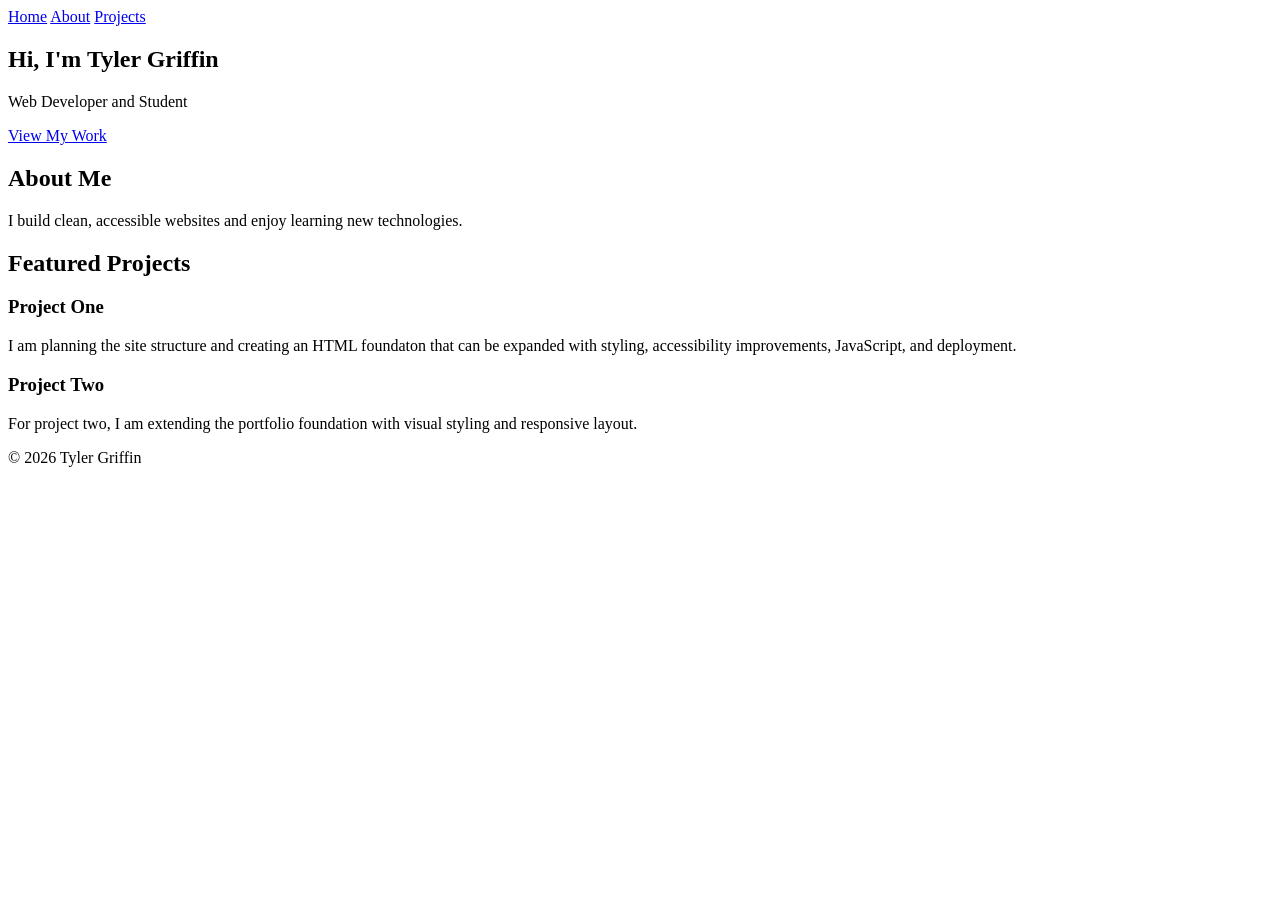
==== index.html @ d4eed5a6 "first commit" ====
<!DOCTYPE html>
<html lang="en">
  <head>
    <meta charset="UTF-8" />
    <meta name="viewport" content="width=device-width, initial-scale=1.0" />
    <title>My Portfolio | Home</title>
  </head>
  <body>
    <header>
      <nav aria-label="Main navigation">
        <a href="index.html">Home</a>
        <a href="about.html">About</a>
        <a href="projects.html">Projects</a>
      </nav>
    </header>

    <main>
      <section>
        <h1>Hi, I'm Tyler Griffin</h1>
        <p>Web Developer and Student</p>
        <a href="projects.html">View My Work</a>
      </section>

      <section>
        <h2>About Me</h2>
        <p>I build clean, accessible websites and enjoy learning new technologies.</p>
      </section>

      <section>
        <h2>Featured Projects</h2>
        <article>
          <h3>Project One</h3>
          <p>I am planning the site structure and creating an HTML foundaton that can be expanded with styling, accessibility improvements, JavaScript, and deployment.</p>
        </article>
        <article>
          <h3>Project Two</h3>
          <p>For project two, I am extending the portfolio foundation with visual styling and responsive layout.</p>
        </article>
      </section>
    </main>

    <footer>
      <p>© 2026 Tyler Griffin</p>
    </footer>
  </body>
</html>
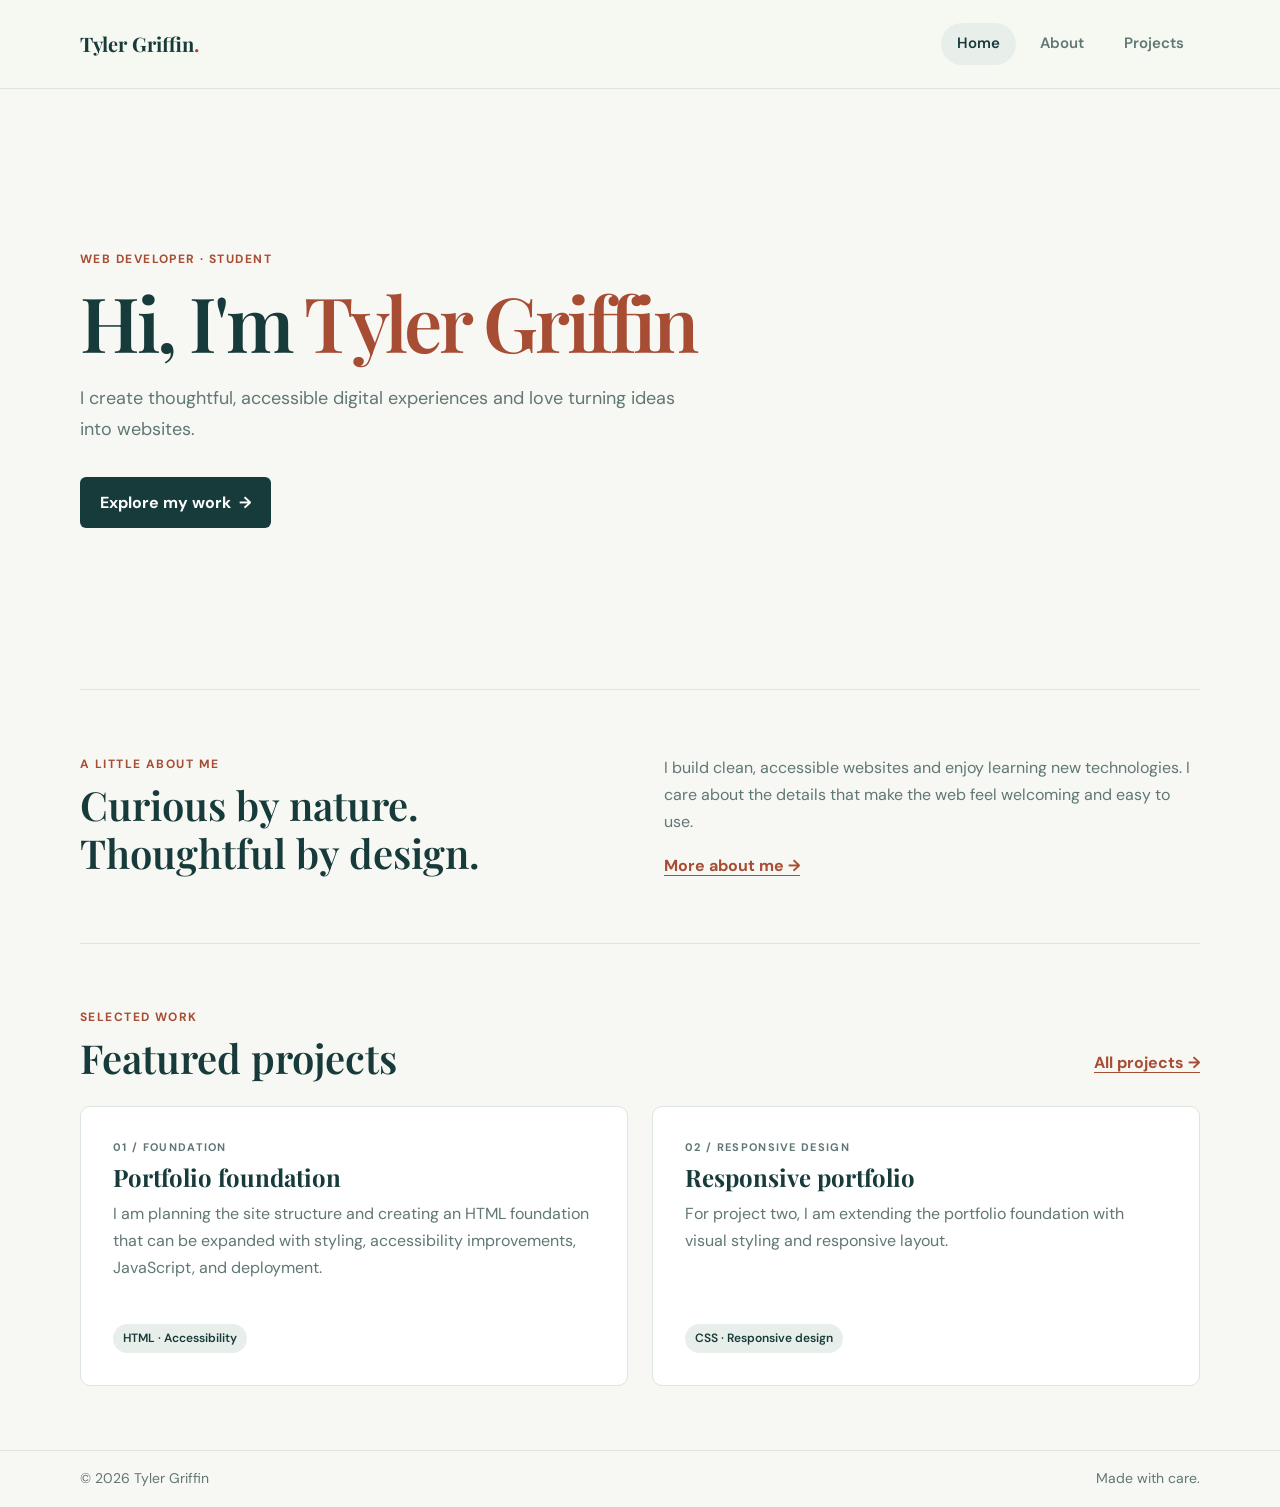
==== commit ae43acfc: "Site Plan & HTML Skeleton" ====
--- a/index.html
+++ b/index.html
@@ -4,43 +4,70 @@
     <meta charset="UTF-8" />
     <meta name="viewport" content="width=device-width, initial-scale=1.0" />
     <title>My Portfolio | Home</title>
+    <meta name="description" content="The portfolio of Tyler Griffin, web developer and student." />
+    <link rel="preconnect" href="https://fonts.googleapis.com" />
+    <link rel="preconnect" href="https://fonts.gstatic.com" crossorigin />
+    <link href="https://fonts.googleapis.com/css2?family=DM+Sans:wght@400;500;600;700&family=Playfair+Display:wght@600;700&display=swap" rel="stylesheet" />
+    <link rel="stylesheet" href="styles.css" />
   </head>
   <body>
-    <header>
-      <nav aria-label="Main navigation">
-        <a href="index.html">Home</a>
+    <header class="site-header">
+      <nav class="site-nav page-width" aria-label="Main navigation">
+      <a class="brand" href="index.html">Tyler Griffin<span>.</span></a>
+      <div class="nav-links">
+        <a href="index.html" aria-current="page">Home</a>
         <a href="about.html">About</a>
         <a href="projects.html">Projects</a>
+      </div>
       </nav>
     </header>
 
-    <main>
-      <section>
-        <h1>Hi, I'm Tyler Griffin</h1>
-        <p>Web Developer and Student</p>
-        <a href="projects.html">View My Work</a>
+    <main id="main-content" class="page-width">
+      <section class="hero">
+      <p class="eyebrow">Web developer · Student</p>
+      <h1>Hi, I'm <span>Tyler Griffin</span></h1>
+      <p class="hero-copy">I create thoughtful, accessible digital experiences and love turning ideas into websites.</p>
+      <a class="button-link" href="projects.html">Explore my work <span aria-hidden="true">→</span></a>
       </section>
 
-      <section>
-        <h2>About Me</h2>
-        <p>I build clean, accessible websites and enjoy learning new technologies.</p>
+      <section class="content-section intro-section">
+      <div>
+        <p class="eyebrow">A little about me</p>
+        <h2>Curious by nature.<br />Thoughtful by design.</h2>
+      </div>
+      <div class="intro-copy">
+        <p>I build clean, accessible websites and enjoy learning new technologies. I care about the details that make the web feel welcoming and easy to use.</p>
+        <a class="text-link" href="about.html">More about me <span aria-hidden="true">→</span></a>
+      </div>
       </section>
 
-      <section>
-        <h2>Featured Projects</h2>
-        <article>
-          <h3>Project One</h3>
-          <p>I am planning the site structure and creating an HTML foundaton that can be expanded with styling, accessibility improvements, JavaScript, and deployment.</p>
+      <section class="content-section">
+      <div class="section-heading">
+        <div>
+          <p class="eyebrow">Selected work</p>
+          <h2>Featured projects</h2>
+        </div>
+        <a class="text-link" href="projects.html">All projects <span aria-hidden="true">→</span></a>
+      </div>
+      <div class="project-grid">
+        <article class="project-card">
+          <p class="project-number">01 / Foundation</p>
+          <h3>Portfolio foundation</h3>
+          <p>I am planning the site structure and creating an HTML foundation that can be expanded with styling, accessibility improvements, JavaScript, and deployment.</p>
+          <span class="project-tag">HTML · Accessibility</span>
         </article>
-        <article>
-          <h3>Project Two</h3>
+        <article class="project-card">
+          <p class="project-number">02 / Responsive design</p>
+          <h3>Responsive portfolio</h3>
           <p>For project two, I am extending the portfolio foundation with visual styling and responsive layout.</p>
+          <span class="project-tag">CSS · Responsive design</span>
         </article>
+      </div>
       </section>
     </main>
 
-    <footer>
-      <p>© 2026 Tyler Griffin</p>
+    <footer class="site-footer">
+      <p class="page-width">© 2026 Tyler Griffin <span>Made with care.</span></p>
     </footer>
   </body>
 </html>
--- a/styles.css
+++ b/styles.css
@@ -0,0 +1,433 @@
+:root {
+  color-scheme: light;
+  --color-ink: #173b3a;
+  --color-muted: #607775;
+  --color-paper: #f7f8f3;
+  --color-surface: #ffffff;
+  --color-accent: #d97757;
+  --color-accent-dark: #a74d34;
+  --color-line: #dce5df;
+  --font-body: "DM Sans", sans-serif;
+  --font-heading: "Playfair Display", Georgia, serif;
+  --space-1: 8px;
+  --space-2: 16px;
+  --space-3: 24px;
+  --space-4: 32px;
+  --space-5: 40px;
+  --space-6: 48px;
+  --space-8: 64px;
+}
+
+* {
+  box-sizing: border-box;
+}
+
+html {
+  scroll-behavior: smooth;
+}
+
+body {
+  min-width: 320px;
+  margin: 0;
+  background: var(--color-paper);
+  color: var(--color-ink);
+  font-family: var(--font-body);
+  font-size: 16px;
+  line-height: 1.7;
+}
+
+a {
+  color: inherit;
+}
+
+a:focus-visible {
+  outline: 3px solid var(--color-accent);
+  outline-offset: 4px;
+}
+
+.page-width {
+  width: min(100% - 32px, 1120px);
+  margin-inline: auto;
+}
+
+.site-header {
+  border-bottom: 1px solid var(--color-line);
+  background: rgb(247 248 243 / 94%);
+}
+
+.site-nav {
+  display: flex;
+  min-height: 72px;
+  align-items: center;
+  justify-content: space-between;
+  gap: var(--space-2);
+}
+
+.brand {
+  font-family: var(--font-heading);
+  font-size: 20px;
+  font-weight: 700;
+  text-decoration: none;
+  white-space: nowrap;
+}
+
+.brand span,
+.hero h1 span,
+.page-heading h1 span {
+  color: var(--color-accent-dark);
+}
+
+.nav-links {
+  display: flex;
+  flex-wrap: wrap;
+  justify-content: flex-end;
+  gap: 4px;
+}
+
+.nav-links a {
+  padding: 8px 12px;
+  border-radius: 999px;
+  color: var(--color-muted);
+  font-size: 14px;
+  font-weight: 600;
+  text-decoration: none;
+}
+
+.nav-links a:hover,
+.nav-links a[aria-current="page"] {
+  background: #e8efeb;
+  color: var(--color-ink);
+}
+
+#main-content {
+  min-height: calc(100vh - 144px);
+}
+
+.hero {
+  display: flex;
+  min-height: 440px;
+  flex-direction: column;
+  align-items: flex-start;
+  justify-content: center;
+  padding-block: var(--space-8);
+}
+
+.eyebrow,
+.project-number {
+  margin: 0 0 var(--space-1);
+  color: var(--color-accent-dark);
+  font-size: 12px;
+  font-weight: 700;
+  letter-spacing: 0.12em;
+  line-height: 1.5;
+  text-transform: uppercase;
+}
+
+h1,
+h2,
+h3,
+p {
+  margin-top: 0;
+}
+
+h1,
+h2,
+h3 {
+  color: var(--color-ink);
+  line-height: 1.2;
+}
+
+h1,
+h2 {
+  font-family: var(--font-heading);
+  font-weight: 600;
+}
+
+.hero h1 {
+  max-width: 760px;
+  margin-bottom: var(--space-2);
+  font-size: clamp(42px, 10vw, 76px);
+  letter-spacing: -0.04em;
+}
+
+.hero-copy,
+.page-lead {
+  max-width: 600px;
+  margin-bottom: var(--space-4);
+  color: var(--color-muted);
+  font-size: 18px;
+}
+
+.button-link {
+  display: inline-flex;
+  min-height: 48px;
+  align-items: center;
+  gap: var(--space-1);
+  padding: 12px 20px;
+  border-radius: 6px;
+  background: var(--color-ink);
+  color: white;
+  font-weight: 700;
+  text-decoration: none;
+  transition: background-color 160ms ease, transform 160ms ease;
+}
+
+.button-link:hover {
+  transform: translateY(-2px);
+  background: #245956;
+}
+
+.content-section {
+  padding-block: var(--space-6);
+}
+
+.intro-section {
+  display: grid;
+  gap: var(--space-3);
+  border-top: 1px solid var(--color-line);
+  border-bottom: 1px solid var(--color-line);
+}
+
+.intro-section h2,
+.section-heading h2,
+.info-card h2 {
+  margin-bottom: 0;
+  font-size: clamp(28px, 6vw, 40px);
+}
+
+.intro-copy {
+  max-width: 560px;
+  color: var(--color-muted);
+}
+
+.intro-copy p {
+  margin-bottom: var(--space-2);
+}
+
+.text-link {
+  color: var(--color-accent-dark);
+  font-weight: 700;
+  text-decoration-thickness: 1px;
+  text-underline-offset: 4px;
+}
+
+.section-heading {
+  display: flex;
+  align-items: flex-end;
+  justify-content: space-between;
+  gap: var(--space-2);
+  margin-bottom: var(--space-3);
+}
+
+.section-heading .text-link {
+  flex-shrink: 0;
+  margin-bottom: 6px;
+}
+
+.project-grid,
+.about-grid {
+  display: grid;
+  grid-template-columns: minmax(0, 1fr);
+  gap: var(--space-2);
+}
+
+.project-card,
+.info-card {
+  min-width: 0;
+  padding: var(--space-3);
+  border: 1px solid var(--color-line);
+  border-radius: 10px;
+  background: var(--color-surface);
+}
+
+.project-card {
+  display: flex;
+  min-height: 240px;
+  flex-direction: column;
+  align-items: flex-start;
+}
+
+.project-number {
+  color: var(--color-muted);
+  font-size: 11px;
+}
+
+.project-card h3 {
+  margin-bottom: var(--space-1);
+  font-family: var(--font-heading);
+  font-size: 24px;
+}
+
+.project-card > p:not(.project-number),
+.info-card > p:not(.eyebrow) {
+  color: var(--color-muted);
+}
+
+.project-tag {
+  margin-top: auto;
+  padding: 4px 10px;
+  border-radius: 999px;
+  background: #e8efeb;
+  color: var(--color-ink);
+  font-size: 12px;
+  font-weight: 600;
+}
+
+.page-heading {
+  max-width: 760px;
+  padding-block: var(--space-8) var(--space-4);
+}
+
+.page-heading h1 {
+  margin-bottom: var(--space-2);
+  font-size: clamp(40px, 9vw, 64px);
+  letter-spacing: -0.04em;
+}
+
+.page-lead {
+  margin-bottom: 0;
+}
+
+.about-grid {
+  padding-bottom: var(--space-8);
+}
+
+.info-card {
+  padding: var(--space-4);
+}
+
+.info-card h2 {
+  margin-bottom: var(--space-2);
+  font-size: 30px;
+}
+
+.info-card > p:last-child {
+  margin-bottom: 0;
+}
+
+.skill-list {
+  display: flex;
+  flex-wrap: wrap;
+  gap: var(--space-1);
+  margin: 0;
+  padding: 0;
+  list-style: none;
+}
+
+.skill-list li {
+  padding: 8px 12px;
+  border: 1px solid var(--color-line);
+  border-radius: 999px;
+  background: var(--color-paper);
+  font-size: 14px;
+  font-weight: 600;
+}
+
+.projects-section {
+  padding-top: 0;
+  padding-bottom: var(--space-8);
+}
+
+.visually-hidden {
+  position: absolute;
+  width: 1px;
+  height: 1px;
+  overflow: hidden;
+  clip: rect(0, 0, 0, 0);
+  white-space: nowrap;
+  clip-path: inset(50%);
+}
+
+.site-footer {
+  border-top: 1px solid var(--color-line);
+  color: var(--color-muted);
+  font-size: 14px;
+}
+
+.site-footer p {
+  display: flex;
+  justify-content: space-between;
+  gap: var(--space-2);
+  margin-bottom: 0;
+  padding-block: var(--space-2);
+}
+
+@media (min-width: 700px) {
+  .page-width {
+    width: min(100% - 64px, 1120px);
+  }
+
+  .site-nav {
+    min-height: 88px;
+  }
+
+  .nav-links {
+    gap: var(--space-1);
+  }
+
+  .nav-links a {
+    padding-inline: var(--space-2);
+    font-size: 15px;
+  }
+
+  .hero {
+    min-height: 520px;
+  }
+
+  .intro-section {
+    grid-template-columns: 1fr 1fr;
+    align-items: center;
+    gap: var(--space-6);
+    padding-block: var(--space-8);
+  }
+
+  .project-grid,
+  .about-grid {
+    grid-template-columns: repeat(2, minmax(0, 1fr));
+    gap: var(--space-3);
+  }
+
+  .project-card {
+    min-height: 280px;
+    padding: var(--space-4);
+  }
+
+  .page-heading {
+    padding-block: 96px var(--space-6);
+  }
+}
+
+@media (min-width: 1100px) {
+  .hero {
+    min-height: 600px;
+  }
+
+  .content-section {
+    padding-block: var(--space-8);
+  }
+
+  .all-projects {
+    grid-template-columns: repeat(3, minmax(0, 1fr));
+  }
+
+  .all-projects .project-card {
+    min-height: 300px;
+  }
+
+  .about-grid {
+    grid-template-columns: 1.2fr 0.8fr;
+    padding-bottom: 96px;
+  }
+}
+
+@media (prefers-reduced-motion: reduce) {
+  html {
+    scroll-behavior: auto;
+  }
+
+  *,
+  *::before,
+  *::after {
+    transition-duration: 0.01ms !important;
+  }
+}
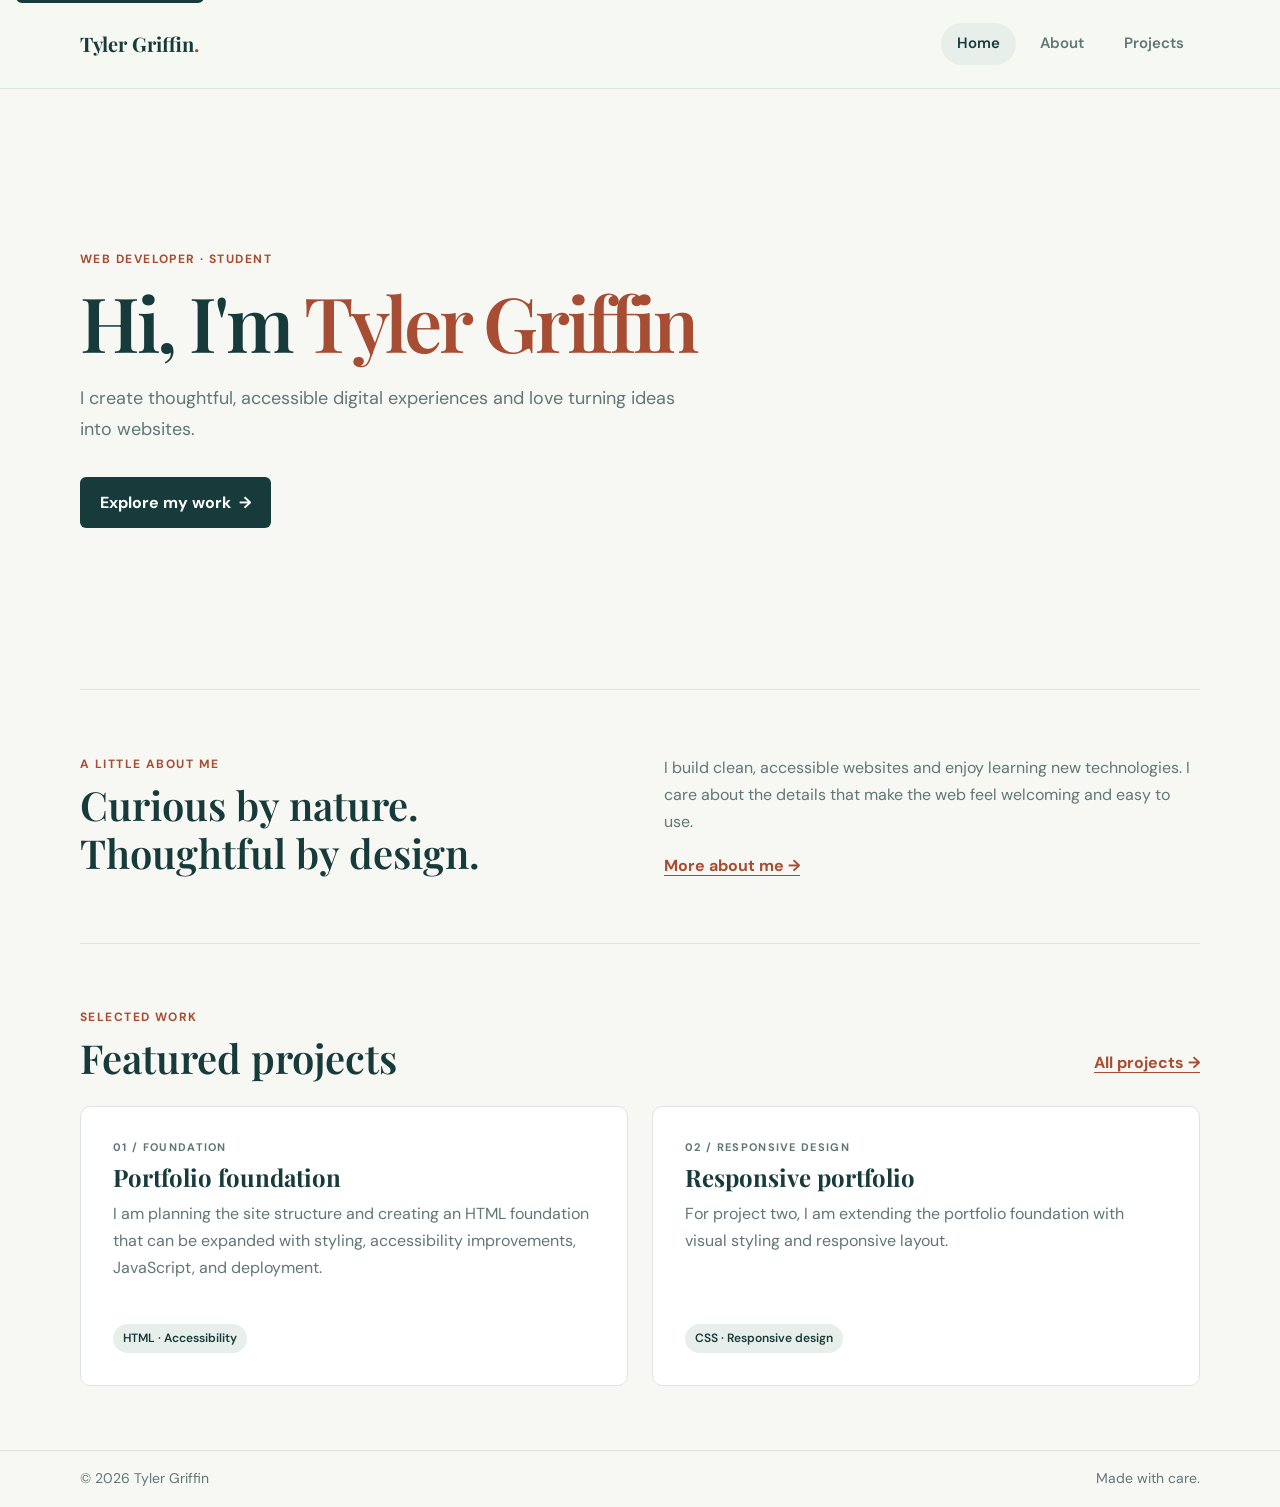
==== commit 26881d7c: "Site Plan & HTML Skeleton" ====
--- a/index.html
+++ b/index.html
@@ -11,14 +11,15 @@
     <link rel="stylesheet" href="styles.css" />
   </head>
   <body>
+    <a class="skip-link" href="#main-content">Skip to main content</a>
     <header class="site-header">
       <nav class="site-nav page-width" aria-label="Main navigation">
-      <a class="brand" href="index.html">Tyler Griffin<span>.</span></a>
-      <div class="nav-links">
-        <a href="index.html" aria-current="page">Home</a>
-        <a href="about.html">About</a>
-        <a href="projects.html">Projects</a>
-      </div>
+        <a class="brand" href="index.html">Tyler Griffin<span>.</span></a>
+        <ul class="nav-links">
+          <li><a href="index.html" aria-current="page">Home</a></li>
+          <li><a href="about.html">About</a></li>
+          <li><a href="projects.html">Projects</a></li>
+        </ul>
       </nav>
     </header>
 
--- a/styles.css
+++ b/styles.css
@@ -77,11 +77,35 @@
   color: var(--color-accent-dark);
 }
 
+.skip-link {
+  position: absolute;
+  left: 16px;
+  top: -40px;
+  z-index: 10;
+  padding: 8px 12px;
+  border-radius: 0 0 6px 6px;
+  background: var(--color-ink);
+  color: #fff;
+  font-weight: 700;
+  text-decoration: none;
+}
+
+.skip-link:focus {
+  top: 0;
+}
+
 .nav-links {
   display: flex;
   flex-wrap: wrap;
   justify-content: flex-end;
   gap: 4px;
+  margin: 0;
+  padding: 0;
+  list-style: none;
+}
+
+.nav-links li {
+  display: flex;
 }
 
 .nav-links a {
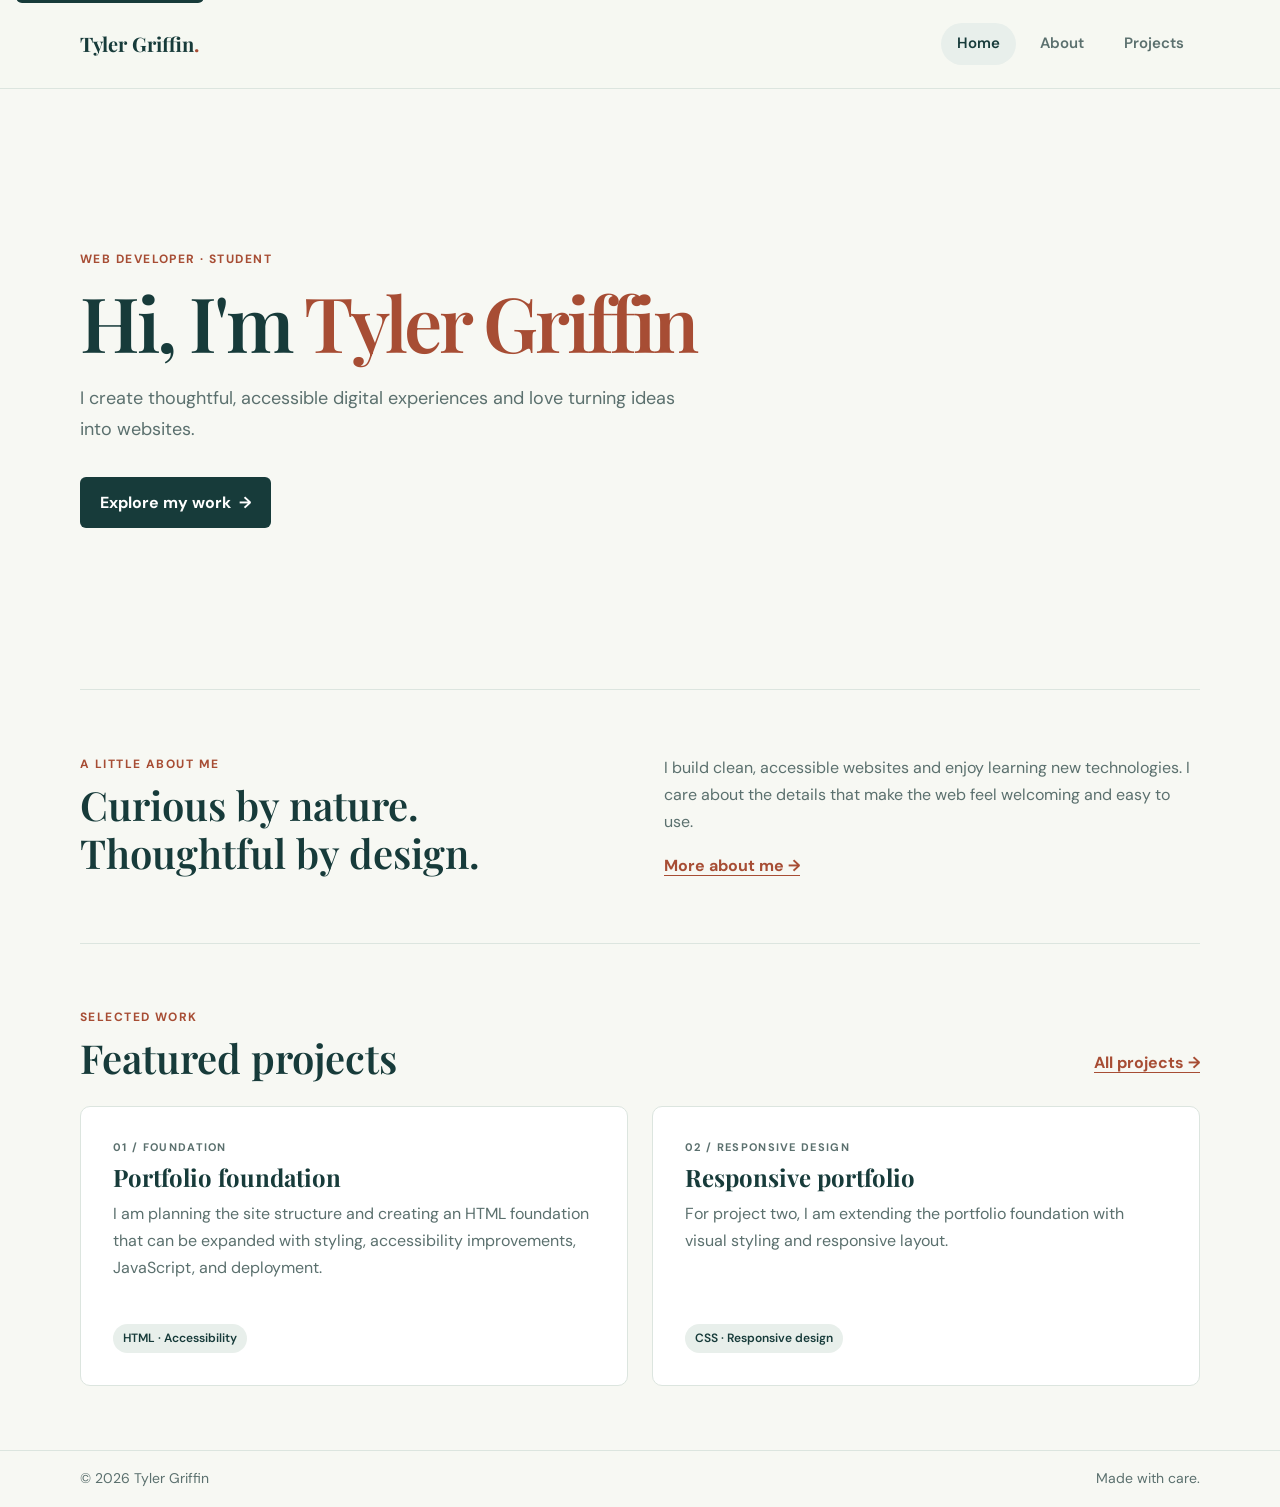
==== commit 2201e339: "Publish accessible portfolio with GitHub Pages Co-authored-by: Copilot <223556219+Copilot@users.nore" ====
--- a/index.html
+++ b/index.html
@@ -14,7 +14,7 @@
     <a class="skip-link" href="#main-content">Skip to main content</a>
     <header class="site-header">
       <nav class="site-nav page-width" aria-label="Main navigation">
-        <a class="brand" href="index.html">Tyler Griffin<span>.</span></a>
+        <a class="brand" href="index.html" aria-label="Tyler Griffin home page">Tyler Griffin<span aria-hidden="true">.</span></a>
         <ul class="nav-links">
           <li><a href="index.html" aria-current="page">Home</a></li>
           <li><a href="about.html">About</a></li>
--- a/styles.css
+++ b/styles.css
@@ -1,11 +1,11 @@
 :root {
   color-scheme: light;
   --color-ink: #173b3a;
-  --color-muted: #607775;
+  --color-muted: #5b706e;
   --color-paper: #f7f8f3;
   --color-surface: #ffffff;
-  --color-accent: #d97757;
   --color-accent-dark: #a74d34;
+  --color-error: #a02c2c;
   --color-line: #dce5df;
   --font-body: "DM Sans", sans-serif;
   --font-heading: "Playfair Display", Georgia, serif;
@@ -41,7 +41,7 @@
 }
 
 a:focus-visible {
-  outline: 3px solid var(--color-accent);
+  outline: 3px solid var(--color-ink);
   outline-offset: 4px;
 }
 
@@ -201,6 +201,13 @@
   background: #245956;
 }
 
+.button-link:focus-visible,
+input:focus-visible,
+textarea:focus-visible {
+  outline: 3px solid var(--color-ink);
+  outline-offset: 3px;
+}
+
 .content-section {
   padding-block: var(--space-6);
 }
@@ -314,6 +321,106 @@
 
 .about-grid {
   padding-bottom: var(--space-8);
+}
+
+.contact-section {
+  display: grid;
+  gap: var(--space-4);
+  padding-block: 0 var(--space-8);
+}
+
+.contact-heading h2 {
+  margin-bottom: var(--space-2);
+  font-size: clamp(28px, 6vw, 40px);
+}
+
+.contact-copy,
+.field-hint {
+  color: var(--color-muted);
+}
+
+.contact-copy {
+  max-width: 560px;
+  margin-bottom: 0;
+}
+
+.contact-form fieldset {
+  display: grid;
+  gap: var(--space-3);
+  min-width: 0;
+  margin: 0;
+  padding: var(--space-3);
+  border: 1px solid var(--color-line);
+  border-radius: 10px;
+  background: var(--color-surface);
+}
+
+.contact-form legend {
+  padding-inline: var(--space-1);
+  color: var(--color-ink);
+  font-weight: 700;
+}
+
+.form-field {
+  display: grid;
+  gap: 6px;
+}
+
+.form-field label {
+  color: var(--color-ink);
+  font-weight: 700;
+}
+
+.form-field label span {
+  color: var(--color-muted);
+  font-size: 14px;
+  font-weight: 500;
+}
+
+.form-field input,
+.form-field textarea {
+  width: 100%;
+  min-height: 48px;
+  padding: 10px 12px;
+  border: 1px solid var(--color-muted);
+  border-radius: 6px;
+  background: var(--color-surface);
+  color: var(--color-ink);
+  font: inherit;
+}
+
+.form-field textarea {
+  min-height: 144px;
+  resize: vertical;
+}
+
+.field-hint,
+.form-error {
+  margin: 0;
+  font-size: 14px;
+}
+
+.form-error {
+  color: var(--color-error);
+  font-weight: 600;
+}
+
+.form-field input[aria-invalid="true"],
+.form-field textarea[aria-invalid="true"] {
+  border: 2px solid var(--color-error);
+}
+
+.contact-form .button-link {
+  margin-top: var(--space-2);
+  border: 0;
+  cursor: pointer;
+  font: inherit;
+  font-weight: 700;
+}
+
+.form-status {
+  margin: var(--space-2) 0 0;
+  color: var(--color-ink);
 }
 
 .info-card {
@@ -442,6 +549,11 @@
     grid-template-columns: 1.2fr 0.8fr;
     padding-bottom: 96px;
   }
+
+  .contact-section {
+    grid-template-columns: 0.8fr 1.2fr;
+    gap: var(--space-6);
+  }
 }
 
 @media (prefers-reduced-motion: reduce) {
